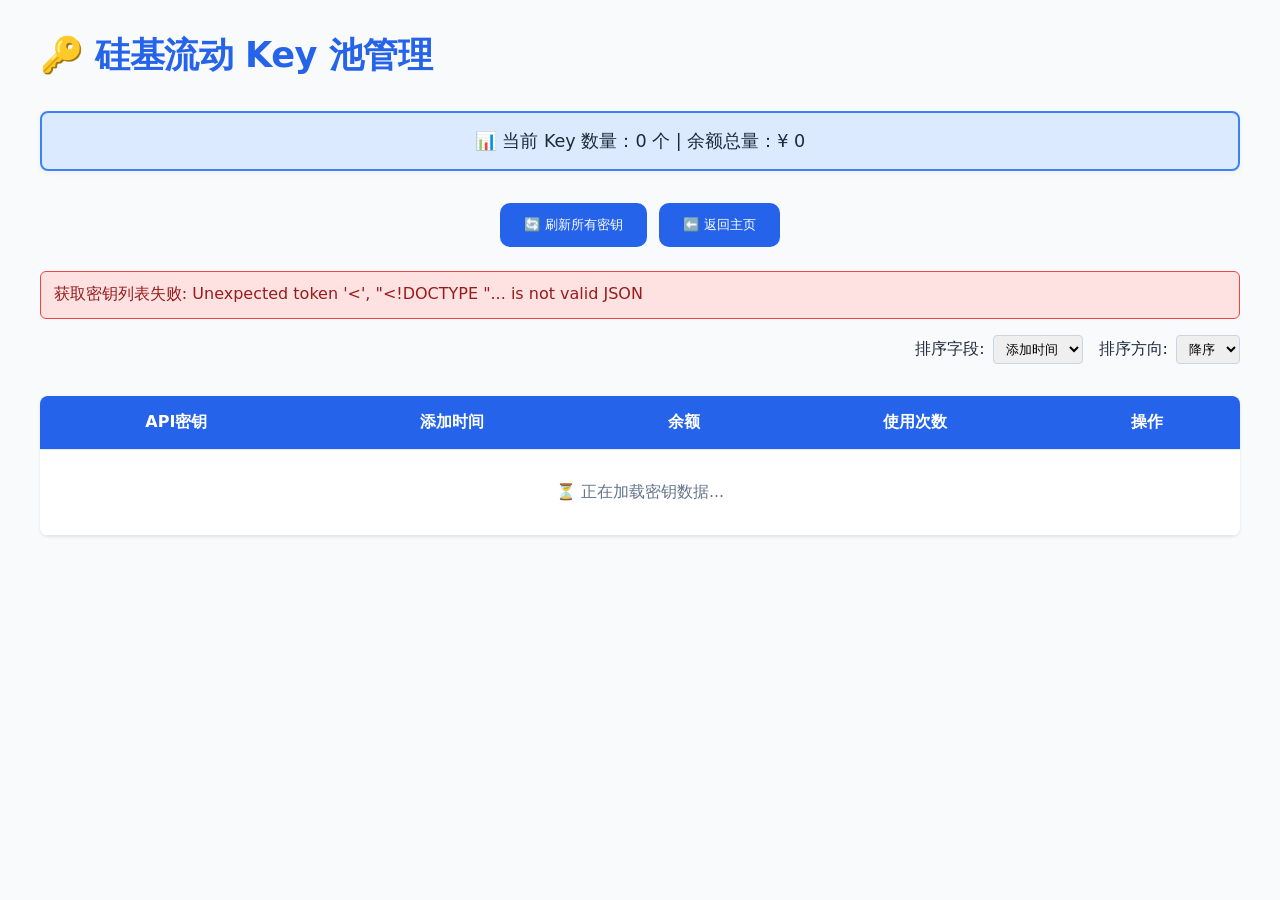
==== static/keys.html @ 2747dd20 "refactor frontend" ====
<!DOCTYPE html>
<html lang="zh-CN">

<head>
    <meta charset="UTF-8">
    <meta name="viewport" content="width=device-width, initial-scale=1.0">
    <title>硅基 Key 池 - 密钥管理</title>
    <link rel="icon" type="image/x-icon" href="/static/favicon.ico">
    <link rel="stylesheet" href="/static/style.css">
    <script src="/static/script.js"></script>
    <style>
        th::after {
            content: "";
            position: absolute;
            right: 10px;
            top: 50%;
            transform: translateY(-50%);
        }

        th.sort-asc::after {
            content: "↑";
        }

        th.sort-desc::after {
            content: "↓";
        }

        th {
            position: relative;
            cursor: pointer;
        }

        .sort-options {
            display: flex;
            justify-content: flex-end;
            align-items: center;
            margin-bottom: 1rem;
        }

        .sort-options label {
            margin-right: 0.5rem;
        }

        .sort-options select {
            padding: 0.3rem 0.5rem;
            border-radius: 4px;
            border: 1px solid #cbd5e1;
        }

        #keysTable .icon-button {
            min-width: 1.5rem;
            height: 1.5rem;
            padding: 0.1rem;
            box-shadow: none;
        }

        .key-actions {
            display: flex;
            gap: 0.5rem;
            justify-content: center;
        }
    </style>
</head>

<body>
    <h1>🔑 硅基流动 Key 池管理</h1>

    <div id="stats">
        📊 当前 Key 数量：<span id="keyCount">0</span> 个
        | 余额总量：¥ <span id="totalBalance">0</span>
    </div>

    <div class="button-group">
        <button class="secondary" onclick="refreshKeys()">🔄 刷新所有密钥</button>
        <button class="secondary" onclick="window.location.href='/'">⬅️ 返回主页</button>
    </div>

    <div id="message"></div>

    <div class="sort-options">
        <label for="sortField">排序字段:</label>
        <select id="sortField" onchange="fetchKeys()">
            <option value="add_time">添加时间</option>
            <option value="balance">余额</option>
            <option value="usage_count">使用次数</option>
        </select>
        <label for="sortOrder" style="margin-left: 1rem;">排序方向:</label>
        <select id="sortOrder" onchange="fetchKeys()">
            <option value="desc">降序</option>
            <option value="asc">升序</option>
        </select>
    </div>

    <table id="keysTable">
        <thead>
            <tr>
                <th>API密钥</th>
                <th>添加时间</th>
                <th>余额</th>
                <th>使用次数</th>
                <th>操作</th>
            </tr>
        </thead>
        <tbody></tbody>
    </table>

    <div class="pagination" id="pagination"></div>

    <script>
        async function fetchKeys(page = 1) {
            const sortField = document.getElementById('sortField').value;
            const sortOrder = document.getElementById('sortOrder').value;

            document.querySelector("#keysTable tbody").innerHTML = `
                <tr>
                    <td colspan="5" style="padding: 2rem; color: #64748b; text-align: center;">
                        ⏳ 正在加载密钥数据...
                    </td>
                </tr>
            `;

            try {
                const response = await fetch(`/api/keys?page=${page}&sort_field=${sortField}&sort_order=${sortOrder}`);
                const data = await response.json();
                const tbody = document.querySelector("#keysTable tbody");
                tbody.innerHTML = "";

                if (data.keys.length === 0) {
                    tbody.innerHTML = `
                        <tr>
                            <td colspan="5" style="padding: 2rem; color: #64748b; text-align: center;">
                                没有找到密钥数据
                            </td>
                        </tr>
                    `;
                    return;
                }

                data.keys.forEach(key => {
                    const tr = document.createElement("tr");
                    const dt = new Date(key.add_time * 1000);
                    tr.innerHTML = `
                        <td class="key-cell" title="${key.key}">${maskKey(key.key)}</td>
                        <td>${dt.toLocaleString()}</td>
                        <td>¥ ${key.balance.toFixed(2)}</td>
                        <td>${key.usage_count}</td>
                        <td class="key-actions">
                            <span class="icon-button copy-btn" data-key="${key.key}" title="复制密钥" onclick="copyToClipboard('${key.key}', this)">📋</span>
                            <span class="icon-button" onclick="refreshSingleKey('${key.key}')" title="刷新密钥">🔄</span>
                            <span class="icon-button danger" onclick="deleteKey('${key.key}')" title="删除密钥">🗑️</span>
                        </td>
                    `;
                    tbody.appendChild(tr);
                });

                // 添加复制按钮事件监听
                document.querySelectorAll('.copy-btn').forEach(button => {
                    button.addEventListener('click', function () {
                        const keyToCopy = this.getAttribute('data-key');
                        copyToClipboard(keyToCopy, this);
                    });
                });

                // 使用改进后的分页系统
                renderPagination(data.page, Math.ceil(data.total / data.page_size), fetchKeys);
            } catch (error) {
                showMessage(`获取密钥列表失败: ${error.message}`, 'error');
            }
        }

        async function refreshSingleKey(key) {
            showMessage(`正在刷新密钥: ${maskKey(key)}...`, "success");
            try {
                const response = await fetch("/api/refresh_key", {
                    method: "POST",
                    headers: { "Content-Type": "application/json" },
                    body: JSON.stringify({ key })
                });
                const data = await response.json();
                showMessage(data.message, "success");
                fetchStats();
                fetchKeys();
            } catch (error) {
                showMessage(`刷新失败: ${error.message}`, 'error');
            }
        }

        async function deleteKey(key) {
            if (!confirm(`确定要删除密钥 ${maskKey(key)} 吗？`)) return;

            try {
                const response = await fetch("/api/delete_key", {
                    method: "POST",
                    headers: { "Content-Type": "application/json" },
                    body: JSON.stringify({ key })
                });
                const data = await response.json();
                showMessage(data.message, "success");
                fetchStats();
                fetchKeys();
            } catch (error) {
                showMessage(`删除失败: ${error.message}`, 'error');
            }
        }

        // 初始化
        fetchStats();
        fetchKeys();
    </script>
</body>

</html>
---- static/style.css ----
:root {
    --primary-color: #2563eb;
    --secondary-color: #3b82f6;
    --success-color: #10b981;
    --danger-color: #ef4444;
    --background-color: #f8fafc;
}

body {
    font-family: 'Segoe UI', system-ui, -apple-system, sans-serif;
    margin: 2rem auto;
    padding: 0 1rem;
    max-width: 1200px;
    background-color: var(--background-color);
    color: #1e293b;
}

h1 {
    color: var(--primary-color);
    font-size: 2.2rem;
    margin-bottom: 2rem;
    font-weight: 600;
    letter-spacing: -0.5px;
}

.button-group {
    display: flex;
    gap: 0.8rem;
    flex-wrap: wrap;
    justify-content: center;
    margin: 1.5rem 0;
}

button {
    padding: 0.8rem 1.5rem;
    border: none;
    border-radius: 10px;
    cursor: pointer;
    font-weight: 500;
    transition: all 0.2s ease;
    display: inline-flex;
    align-items: center;
    gap: 0.5rem;
}

button.primary {
    background-color: var(--primary-color);
    color: white;
}

button.secondary {
    background-color: var(--primary-color);
    color: white;
}

button.danger {
    background-color: var(--danger-color);
    color: white;
}

button:hover {
    transform: translateY(-1px);
    box-shadow: 0 2px 4px rgba(0, 0, 0, 0.1);
}

button:active {
    transform: translateY(0);
}

#message {
    margin: 1rem 0;
    padding: 0.8rem;
    border-radius: 6px;
    font-weight: 500;
    display: none;
}

#message.success {
    background-color: #dcfce7;
    color: #166534;
    border: 1px solid #22c55e;
    display: block;
}

#message.error {
    background-color: #fee2e2;
    color: #991b1b;
    border: 1px solid #ef4444;
    display: block;
}

#stats {
    padding: 1rem;
    background-color: #dbeafe;
    border: 2px solid #3b82f6;
    border-radius: 8px;
    box-shadow: 0 2px 6px rgba(0, 0, 0, 0.05);
    margin: 2rem 0;
    font-size: 1.1rem;
    text-align: center;
}

table {
    width: 100%;
    border-collapse: collapse;
    margin: 2rem 0;
    background-color: white;
    border-radius: 8px;
    overflow: hidden;
    box-shadow: 0 1px 3px rgba(0, 0, 0, 0.1);
}

th,
td {
    padding: 1rem;
    text-align: left;
    border-bottom: 1px solid #e2e8f0;
    text-align: center;
}

th {
    background-color: var(--primary-color);
    color: white;
    font-weight: 600;
}

tr:hover {
    background-color: #f8fafc;
}

tr:nth-child(even) {
    background-color: #f1f5f9;
}

.key-cell {
    font-family: Consolas, 'Courier New', monospace;
    max-width: 280px;
    overflow: hidden;
    text-overflow: ellipsis;
    white-space: nowrap;
}

.pagination {
    display: flex;
    gap: 0.5rem;
    justify-content: center;
    margin: 1rem 0;
}

.pagination button {
    padding: 0.5rem 1rem;
    border: 1px solid #cbd5e1;
    background-color: white;
    color: var(--primary-color);
}

.pagination button:disabled {
    background-color: var(--primary-color);
    color: white;
    cursor: default;
}

.key-actions {
    display: flex;
    gap: 0.3rem;
    justify-content: center;
}

.key-actions button {
    padding: 0.3rem 0.7rem;
    font-size: 0.8rem;
    border-radius: 4px;
}

.pagination {
    display: flex;
    justify-content: center;
    align-items: center;
    gap: 0.5rem;
    margin: 1rem 0;
}

.pagination button {
    min-width: 2rem;
    height: 2rem;
    text-align: center;
    line-height: 1;
}

.page-jump {
    display: flex;
    align-items: center;
    margin-left: 1rem;
}

.page-jump input {
    padding: 1rem;
    border: 2px solid #cbd5e1;
    border-radius: 8px;
    font-family: 'Segoe UI', system-ui, -apple-system, sans-serif;
}

.page-jump button {
    min-width: auto;
    padding: 0.3rem 0.7rem;
}

.ellipsis {
    margin: 0 0.5rem;
}

.copy-success {
    background-color: var(--success-color) !important;
    color: white !important;
}

.icon-button {
    background-color: transparent;
    color: #64748b;
    font-size: 1.2rem;
    padding: 0.3rem;
    min-width: 2rem;
    height: 2rem;
    border-radius: 4px;
    transition: all 0.2s ease;
    display: flex;
    align-items: center;
    justify-content: center;
    cursor: pointer;
}

.icon-button:hover {
    background-color: rgba(203, 213, 225, 0.3);
    color: var(--primary-color);
    transform: none;
    box-shadow: none;
}

.icon-button.danger {
    color: #64748b;
}

.icon-button.danger:hover {
    color: var(--danger-color);
    background-color: rgba(239, 68, 68, 0.1);
}

.icon-button.copy-success {
    background-color: transparent !important;
    color: var(--success-color) !important;
}

@media (max-width: 768px) {
    body {
        padding: 1rem;
    }

    table {
        font-size: 0.9rem;
    }

    th,
    td {
        padding: 0.6rem;
    }

    .key-cell {
        max-width: 120px;
    }
}
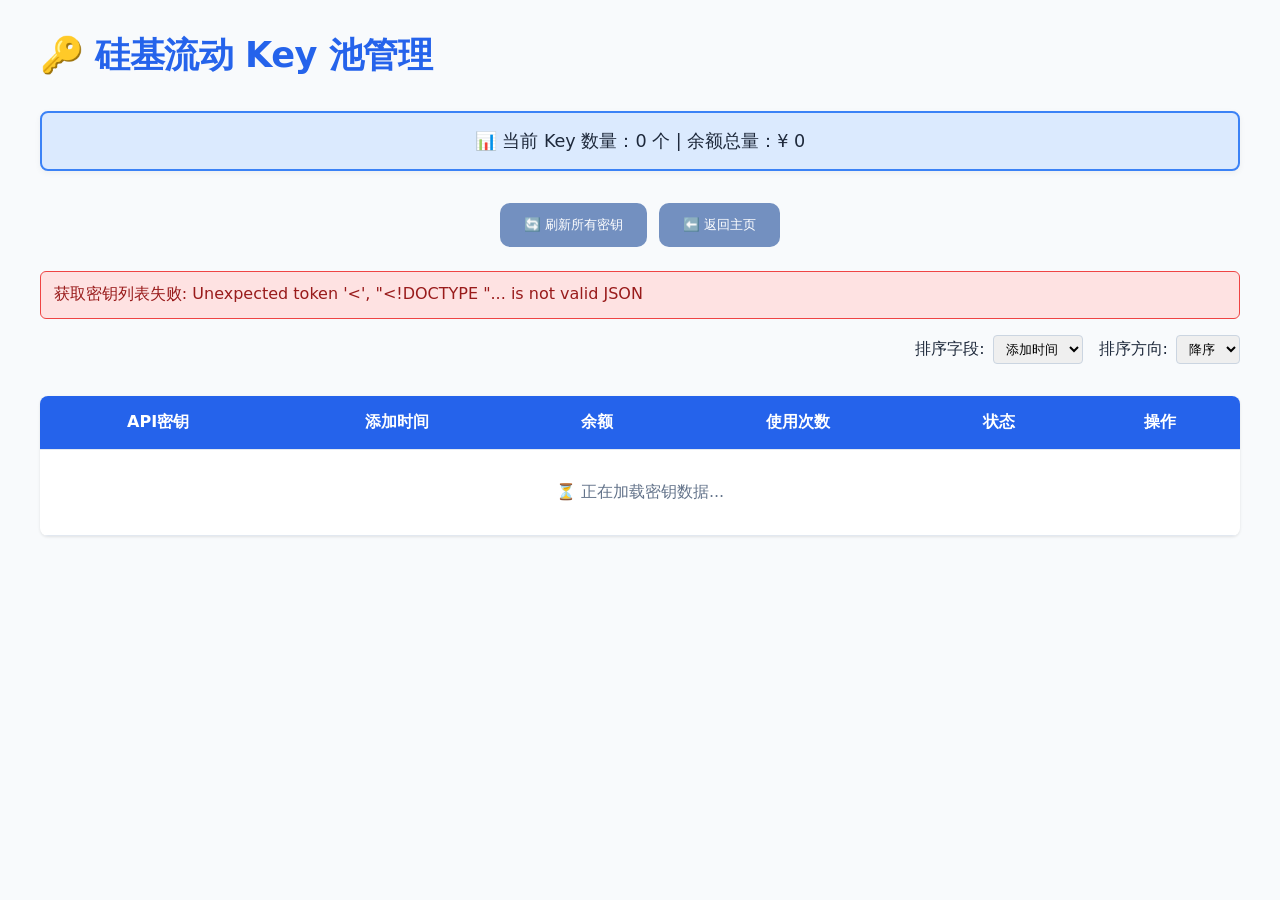
==== commit d8546383: "allow user to disable a specific key" ====
--- a/static/keys.html
+++ b/static/keys.html
@@ -59,6 +59,30 @@
             gap: 0.5rem;
             justify-content: center;
         }
+
+        .status-badge {
+            display: inline-block;
+            padding: 0.2rem 0.5rem;
+            border-radius: 4px;
+            font-size: 0.85rem;
+            font-weight: 500;
+        }
+
+        .status-enabled {
+            background-color: #dcfce7;
+            color: #166534;
+        }
+
+        .status-disabled {
+            background-color: #fee2e2;
+            color: #991b1b;
+        }
+
+        .toggle-button {
+            padding: 0.2rem 0.5rem;
+            border-radius: 4px;
+            cursor: pointer;
+        }
     </style>
 </head>
 
@@ -83,6 +107,8 @@
             <option value="add_time">添加时间</option>
             <option value="balance">余额</option>
             <option value="usage_count">使用次数</option>
+            <option value="enabled">启用状态</option>
+            <option value="key">Key 名</option>
         </select>
         <label for="sortOrder" style="margin-left: 1rem;">排序方向:</label>
         <select id="sortOrder" onchange="fetchKeys()">
@@ -98,6 +124,7 @@
                 <th>添加时间</th>
                 <th>余额</th>
                 <th>使用次数</th>
+                <th>状态</th>
                 <th>操作</th>
             </tr>
         </thead>
@@ -113,7 +140,7 @@
 
             document.querySelector("#keysTable tbody").innerHTML = `
                 <tr>
-                    <td colspan="5" style="padding: 2rem; color: #64748b; text-align: center;">
+                    <td colspan="6" style="padding: 2rem; color: #64748b; text-align: center;">
                         ⏳ 正在加载密钥数据...
                     </td>
                 </tr>
@@ -128,7 +155,7 @@
                 if (data.keys.length === 0) {
                     tbody.innerHTML = `
                         <tr>
-                            <td colspan="5" style="padding: 2rem; color: #64748b; text-align: center;">
+                            <td colspan="6" style="padding: 2rem; color: #64748b; text-align: center;">
                                 没有找到密钥数据
                             </td>
                         </tr>
@@ -139,14 +166,26 @@
                 data.keys.forEach(key => {
                     const tr = document.createElement("tr");
                     const dt = new Date(key.add_time * 1000);
+
+                    // 根据key的启用状态设置显示
+                    const statusBadge = key.enabled
+                        ? '<span class="status-badge status-enabled">启用</span>'
+                        : '<span class="status-badge status-disabled">禁用</span>';
+
+                    const toggleButton = key.enabled
+                        ? `<span class="icon-button" onclick="toggleKey('${key.key}', false)" title="禁用">🚫</span>`
+                        : `<span class="icon-button" onclick="toggleKey('${key.key}', true)" title="启用">✅</span>`;
+
                     tr.innerHTML = `
                         <td class="key-cell" title="${key.key}">${maskKey(key.key)}</td>
                         <td>${dt.toLocaleString()}</td>
                         <td>¥ ${key.balance.toFixed(2)}</td>
                         <td>${key.usage_count}</td>
+                        <td>${statusBadge}</td>
                         <td class="key-actions">
                             <span class="icon-button copy-btn" data-key="${key.key}" title="复制密钥" onclick="copyToClipboard('${key.key}', this)">📋</span>
                             <span class="icon-button" onclick="refreshSingleKey('${key.key}')" title="刷新密钥">🔄</span>
+                            ${toggleButton}
                             <span class="icon-button danger" onclick="deleteKey('${key.key}')" title="删除密钥">🗑️</span>
                         </td>
                     `;
@@ -203,6 +242,25 @@
             }
         }
 
+        async function toggleKey(key, enabled) {
+            const action = enabled ? "启用" : "禁用";
+            if (!confirm(`确定要${action}密钥 ${maskKey(key)} 吗？`)) return;
+
+            try {
+                const response = await fetch("/api/toggle_key", {
+                    method: "POST",
+                    headers: { "Content-Type": "application/json" },
+                    body: JSON.stringify({ key, enabled })
+                });
+                const data = await response.json();
+                showMessage(data.message, "success");
+                fetchStats();
+                fetchKeys();
+            } catch (error) {
+                showMessage(`${action}失败: ${error.message}`, 'error');
+            }
+        }
+
         // 初始化
         fetchStats();
         fetchKeys();
--- a/static/style.css
+++ b/static/style.css
@@ -1,6 +1,6 @@
 :root {
     --primary-color: #2563eb;
-    --secondary-color: #3b82f6;
+    --secondary-color: #7390c0;
     --success-color: #10b981;
     --danger-color: #ef4444;
     --background-color: #f8fafc;
@@ -49,7 +49,7 @@
 }
 
 button.secondary {
-    background-color: var(--primary-color);
+    background-color: var(--secondary-color);
     color: white;
 }
 
@@ -194,15 +194,20 @@
 }
 
 .page-jump input {
-    padding: 1rem;
-    border: 2px solid #cbd5e1;
-    border-radius: 8px;
+    padding: 0.5rem 0.8rem;
+    border: 1px solid #cbd5e1;
+    border-radius: 6px;
     font-family: 'Segoe UI', system-ui, -apple-system, sans-serif;
+    width: 50px;
+    font-size: 0.9rem;
+    margin-left: 1rem;
+    margin-right: 1rem;
 }
 
 .page-jump button {
     min-width: auto;
     padding: 0.3rem 0.7rem;
+    margin-left: 1rem;
 }
 
 .ellipsis {
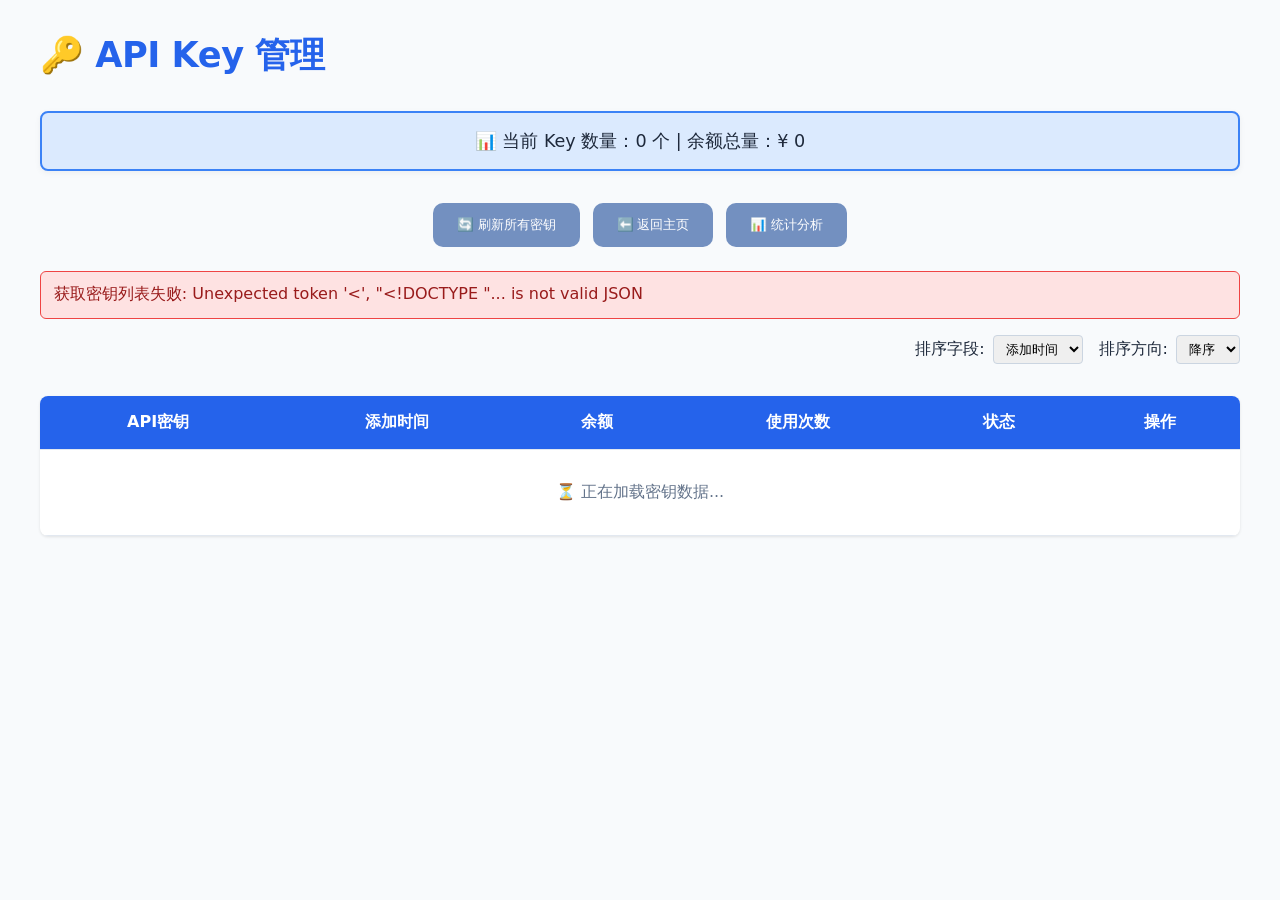
==== commit 647fe62b: "add chart.js stats" ====
--- a/static/keys.html
+++ b/static/keys.html
@@ -87,7 +87,7 @@
 </head>
 
 <body>
-    <h1>🔑 硅基流动 Key 池管理</h1>
+    <h1>🔑 API Key 管理</h1>
 
     <div id="stats">
         📊 当前 Key 数量：<span id="keyCount">0</span> 个
@@ -97,6 +97,7 @@
     <div class="button-group">
         <button class="secondary" onclick="refreshKeys()">🔄 刷新所有密钥</button>
         <button class="secondary" onclick="window.location.href='/'">⬅️ 返回主页</button>
+        <button class="secondary" onclick="window.location.href='/static/stats.html'">📊 统计分析</button>
     </div>
 
     <div id="message"></div>
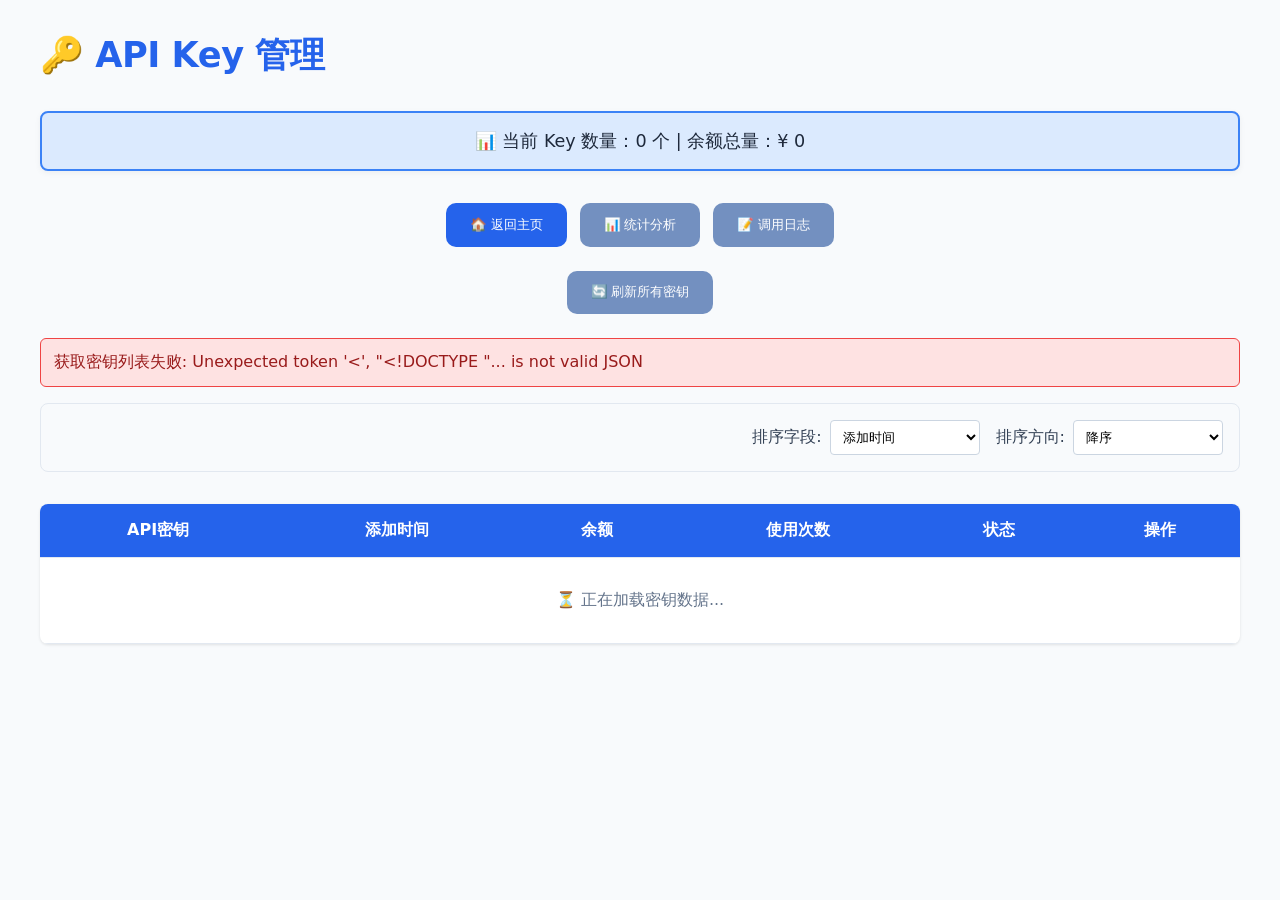
==== commit 607b24e6: "split logs page, style optimize" ====
--- a/static/keys.html
+++ b/static/keys.html
@@ -35,16 +35,24 @@
             justify-content: flex-end;
             align-items: center;
             margin-bottom: 1rem;
+            background-color: #f8fafc;
+            padding: 1rem;
+            border-radius: 8px;
+            border: 1px solid #e2e8f0;
         }
 
         .sort-options label {
             margin-right: 0.5rem;
+            font-weight: 500;
+            color: #334155;
         }
 
         .sort-options select {
-            padding: 0.3rem 0.5rem;
+            padding: 0.5rem;
             border-radius: 4px;
             border: 1px solid #cbd5e1;
+            background-color: white;
+            min-width: 150px;
         }
 
         #keysTable .icon-button {
@@ -95,9 +103,13 @@
     </div>
 
     <div class="button-group">
+        <button class="primary" onclick="window.location.href='/'">🏠 返回主页</button>
+        <button class="secondary" onclick="window.location.href='/static/stats.html'">📊 统计分析</button>
+        <button class="secondary" onclick="window.location.href='/static/logs.html'">📝 调用日志</button>
+    </div>
+
+    <div class="button-group">
         <button class="secondary" onclick="refreshKeys()">🔄 刷新所有密钥</button>
-        <button class="secondary" onclick="window.location.href='/'">⬅️ 返回主页</button>
-        <button class="secondary" onclick="window.location.href='/static/stats.html'">📊 统计分析</button>
     </div>
 
     <div id="message"></div>
--- a/static/style.css
+++ b/static/style.css
@@ -29,6 +29,10 @@
     flex-wrap: wrap;
     justify-content: center;
     margin: 1.5rem 0;
+}
+
+.button-group+.button-group {
+    margin-top: 0.5rem;
 }
 
 button {
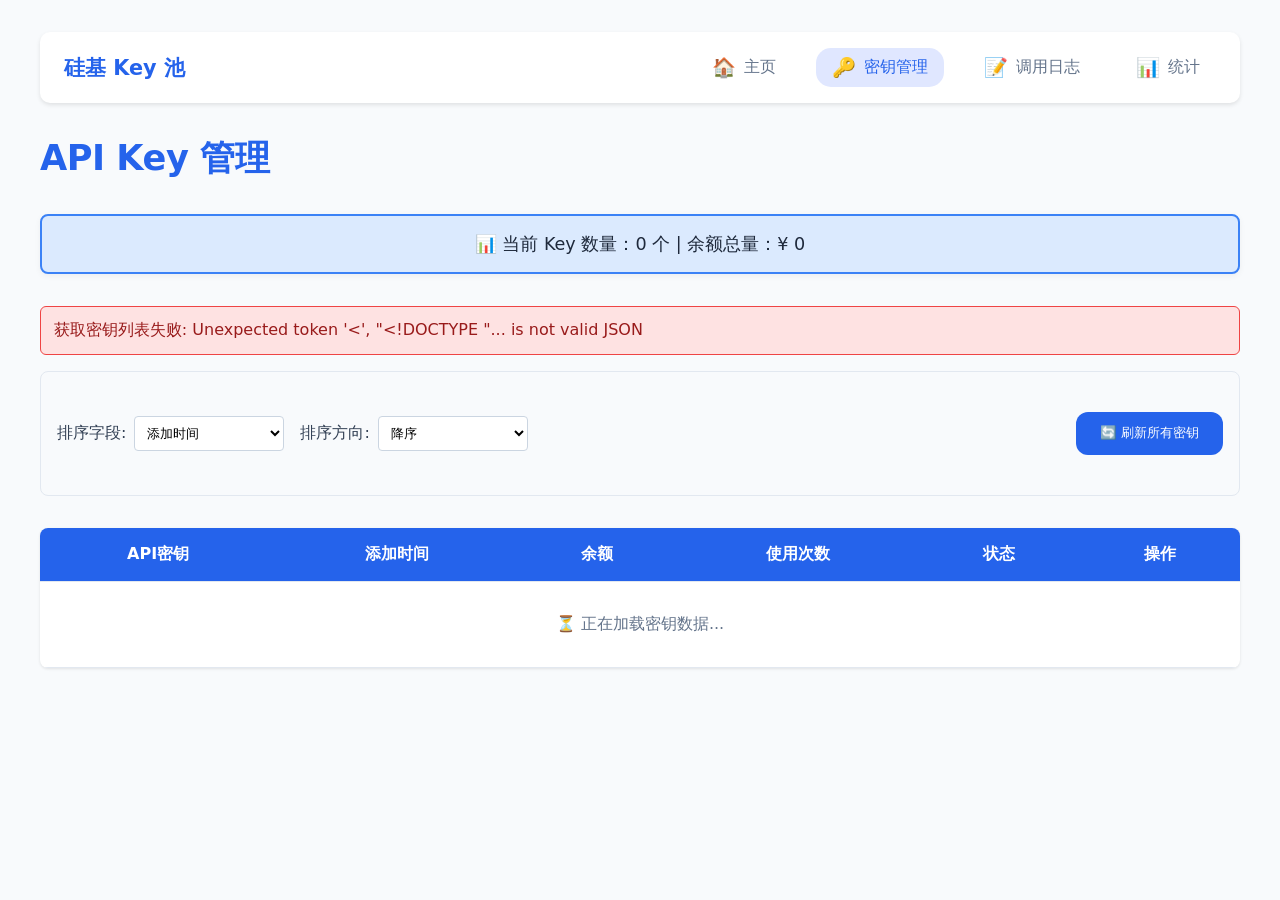
==== commit 79545094: "add nav bar, better style" ====
--- a/static/keys.html
+++ b/static/keys.html
@@ -8,6 +8,7 @@
     <link rel="icon" type="image/x-icon" href="/static/favicon.ico">
     <link rel="stylesheet" href="/static/style.css">
     <script src="/static/script.js"></script>
+    <script src="/static/navbar.js"></script>
     <style>
         th::after {
             content: "";
@@ -30,29 +31,41 @@
             cursor: pointer;
         }
 
-        .sort-options {
+        .operation-container {
             display: flex;
-            justify-content: flex-end;
+            flex-wrap: wrap;
+            gap: 1rem;
             align-items: center;
-            margin-bottom: 1rem;
             background-color: #f8fafc;
             padding: 1rem;
             border-radius: 8px;
+            margin-bottom: 1.5rem;
             border: 1px solid #e2e8f0;
         }
 
-        .sort-options label {
-            margin-right: 0.5rem;
+        .sort-item {
+            display: flex;
+            align-items: center;
+            gap: 0.5rem;
+        }
+
+        .sort-label {
             font-weight: 500;
             color: #334155;
         }
 
-        .sort-options select {
+        .sort-select {
             padding: 0.5rem;
             border-radius: 4px;
             border: 1px solid #cbd5e1;
             background-color: white;
             min-width: 150px;
+        }
+
+        .button-group {
+            margin-left: auto;
+            display: flex;
+            gap: 0.5rem;
         }
 
         #keysTable .icon-button {
@@ -91,43 +104,61 @@
             border-radius: 4px;
             cursor: pointer;
         }
+
+        @media (max-width: 768px) {
+            .operation-container {
+                flex-direction: column;
+                align-items: stretch;
+                gap: 0.5rem;
+            }
+
+            .sort-item {
+                justify-content: space-between;
+            }
+
+            .button-group {
+                margin: 0.5rem 0 0 0;
+                width: 100%;
+            }
+        }
     </style>
 </head>
 
 <body>
-    <h1>🔑 API Key 管理</h1>
+    <!-- 导航栏 -->
+    <nav id="navbar"></nav>
+
+    <div class="container"></div>
+    <h1>API Key 管理</h1>
 
     <div id="stats">
         📊 当前 Key 数量：<span id="keyCount">0</span> 个
         | 余额总量：¥ <span id="totalBalance">0</span>
     </div>
 
-    <div class="button-group">
-        <button class="primary" onclick="window.location.href='/'">🏠 返回主页</button>
-        <button class="secondary" onclick="window.location.href='/static/stats.html'">📊 统计分析</button>
-        <button class="secondary" onclick="window.location.href='/static/logs.html'">📝 调用日志</button>
-    </div>
-
-    <div class="button-group">
-        <button class="secondary" onclick="refreshKeys()">🔄 刷新所有密钥</button>
-    </div>
-
     <div id="message"></div>
 
-    <div class="sort-options">
-        <label for="sortField">排序字段:</label>
-        <select id="sortField" onchange="fetchKeys()">
-            <option value="add_time">添加时间</option>
-            <option value="balance">余额</option>
-            <option value="usage_count">使用次数</option>
-            <option value="enabled">启用状态</option>
-            <option value="key">Key 名</option>
-        </select>
-        <label for="sortOrder" style="margin-left: 1rem;">排序方向:</label>
-        <select id="sortOrder" onchange="fetchKeys()">
-            <option value="desc">降序</option>
-            <option value="asc">升序</option>
-        </select>
+    <div class="operation-container">
+        <div class="sort-item">
+            <span class="sort-label">排序字段:</span>
+            <select id="sortField" class="sort-select" onchange="fetchKeys()">
+                <option value="add_time">添加时间</option>
+                <option value="balance">余额</option>
+                <option value="usage_count">使用次数</option>
+                <option value="enabled">启用状态</option>
+                <option value="key">Key 名</option>
+            </select>
+        </div>
+        <div class="sort-item">
+            <span class="sort-label">排序方向:</span>
+            <select id="sortOrder" class="sort-select" onchange="fetchKeys()">
+                <option value="desc">降序</option>
+                <option value="asc">升序</option>
+            </select>
+        </div>
+        <div class="button-group">
+            <button class="primary" onclick="refreshKeys()">🔄 刷新所有密钥</button>
+        </div>
     </div>
 
     <table id="keysTable">
@@ -145,6 +176,7 @@
     </table>
 
     <div class="pagination" id="pagination"></div>
+    </div>
 
     <script>
         async function fetchKeys(page = 1) {
--- a/static/style.css
+++ b/static/style.css
@@ -38,7 +38,7 @@
 button {
     padding: 0.8rem 1.5rem;
     border: none;
-    border-radius: 10px;
+    border-radius: 12px;
     cursor: pointer;
     font-weight: 500;
     transition: all 0.2s ease;
@@ -259,6 +259,61 @@
     color: var(--success-color) !important;
 }
 
+/* 导航栏样式 */
+.navbar {
+    background-color: white;
+    box-shadow: 0 2px 4px rgba(0, 0, 0, 0.1);
+    margin-bottom: 2rem;
+    border-radius: 10px;
+}
+
+.navbar-container {
+    display: flex;
+    align-items: center;
+    justify-content: space-between;
+    padding: 1rem 1.5rem;
+    max-width: 1200px;
+    margin: 0 auto;
+}
+
+.navbar-logo a {
+    color: var(--primary-color);
+    font-weight: 700;
+    font-size: 1.3rem;
+    text-decoration: none;
+}
+
+.navbar-links {
+    display: flex;
+    gap: 1.5rem;
+}
+
+.navbar-links a {
+    text-decoration: none;
+    color: #64748b;
+    font-weight: 500;
+    padding: 0.5rem 1rem;
+    border-radius: 15px;
+    display: flex;
+    align-items: center;
+    gap: 0.5rem;
+    transition: all 0.2s ease;
+}
+
+.navbar-links a:hover {
+    color: var(--primary-color);
+    background-color: #f1f5f9;
+}
+
+.navbar-links a.active {
+    color: var(--primary-color);
+    background-color: #e0e7ff;
+}
+
+.nav-icon {
+    font-size: 1.2rem;
+}
+
 @media (max-width: 768px) {
     body {
         padding: 1rem;
@@ -276,4 +331,23 @@
     .key-cell {
         max-width: 120px;
     }
+
+    .navbar-container {
+        flex-direction: column;
+        gap: 1rem;
+    }
+
+    .navbar-links {
+        width: 100%;
+        justify-content: space-between;
+    }
+
+    .nav-text {
+        display: none;
+    }
+
+    .navbar-links a {
+        flex: 1;
+        justify-content: center;
+    }
 }
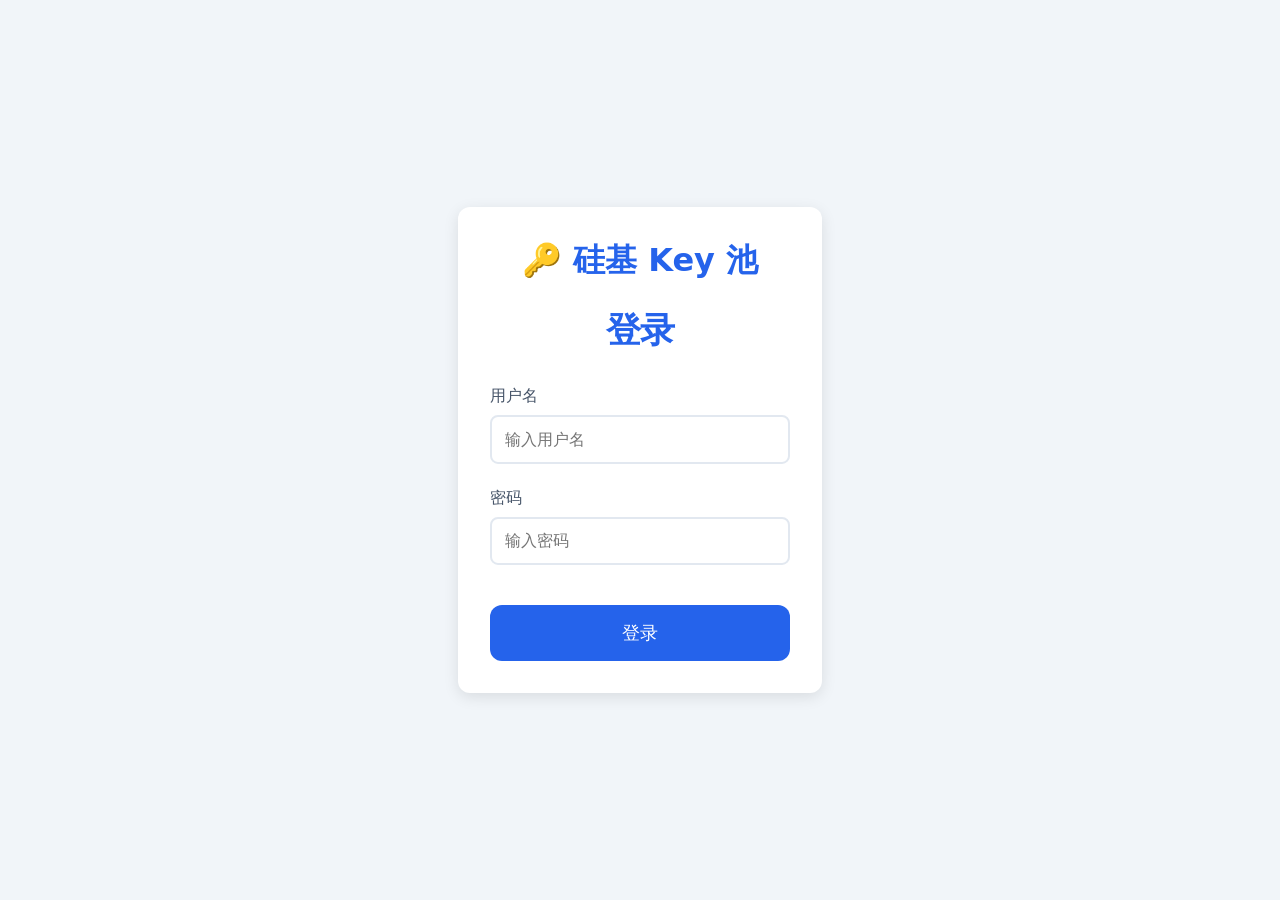
==== commit d55504a1: "fix bugs" ====
--- a/static/keys.html
+++ b/static/keys.html
@@ -157,7 +157,7 @@
             </select>
         </div>
         <div class="button-group">
-            <button class="primary" onclick="refreshKeys()">🔄 刷新所有密钥</button>
+            <button class="primary" onclick="refreshKeys(); fetchKeys()">🔄 刷新所有密钥</button>
         </div>
     </div>
 
